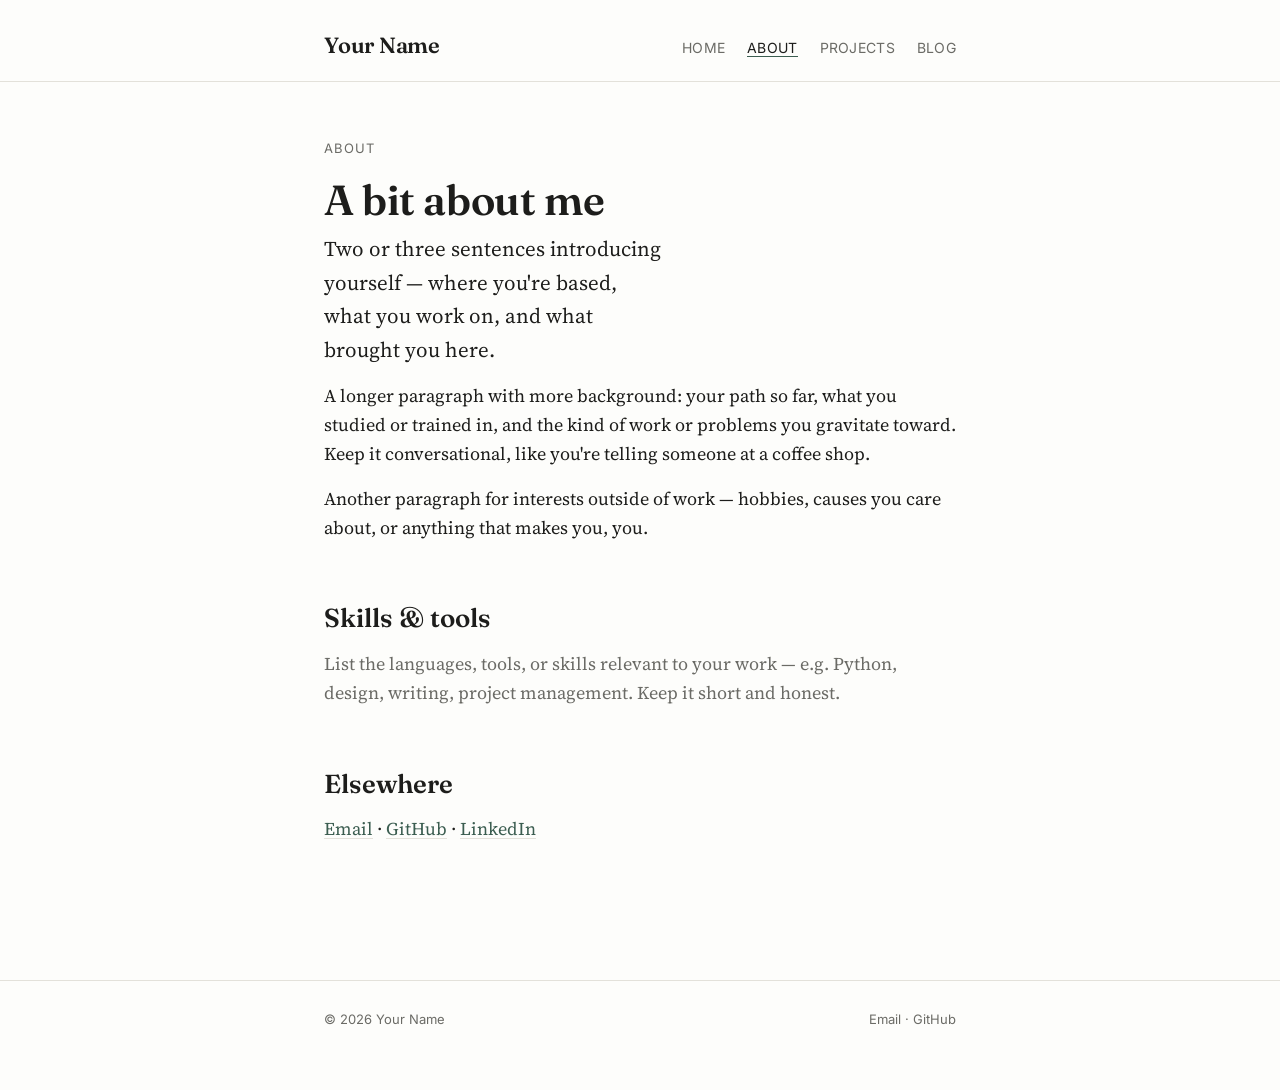
==== about.html @ c827dbfc "Add files via upload" ====
<!DOCTYPE html>
<html lang="en">
<head>
<meta charset="UTF-8">
<meta name="viewport" content="width=device-width, initial-scale=1.0">
<title>About — Your Name</title>
<link rel="preconnect" href="https://fonts.googleapis.com">
<link href="https://fonts.googleapis.com/css2?family=Fraunces:wght@500;600&family=Source+Serif+4:opsz,wght@8..60,400;8..60,600&family=Inter:wght@400;500&display=swap" rel="stylesheet">
<link rel="stylesheet" href="style.css">
</head>
<body>

<header class="site">
  <div class="wrap">
    <a class="site-name" href="index.html">Your Name</a>
    <nav class="site">
      <ul>
        <li><a href="index.html">Home</a></li>
        <li><a href="about.html" class="active">About</a></li>
        <li><a href="projects.html">Projects</a></li>
        <li><a href="blog.html">Blog</a></li>
      </ul>
    </nav>
  </div>
</header>

<main>
  <div class="wrap">
    <p class="kicker">About</p>
    <h1>A bit about me</h1>

    <section>
      <p class="lede">Two or three sentences introducing yourself — where you're based, what you work on, and what brought you here.</p>
      <p>A longer paragraph with more background: your path so far, what you studied or trained in, and the kind of work or problems you gravitate toward. Keep it conversational, like you're telling someone at a coffee shop.</p>
      <p>Another paragraph for interests outside of work — hobbies, causes you care about, or anything that makes you, you.</p>
    </section>

    <section>
      <h2>Skills &amp; tools</h2>
      <p class="muted">List the languages, tools, or skills relevant to your work — e.g. Python, design, writing, project management. Keep it short and honest.</p>
    </section>

    <section>
      <h2>Elsewhere</h2>
      <p>
        <a href="mailto:you@example.com">Email</a> ·
        <a href="https://github.com/yourusername">GitHub</a> ·
        <a href="https://linkedin.com/in/yourusername">LinkedIn</a>
      </p>
    </section>
  </div>
</main>

<footer class="site">
  <div class="wrap">
    <span>© 2026 Your Name</span>
    <span>
      <a href="mailto:you@example.com">Email</a> ·
      <a href="https://github.com/yourusername">GitHub</a>
    </span>
  </div>
</footer>

</body>
</html>
---- style.css ----
:root {
  --bg: #fdfdfb;
  --ink: #1d1d1b;
  --muted: #6b6b66;
  --line: #e3e1da;
  --accent: #3b5d50;
  --max: 680px;
}

* { box-sizing: border-box; }

html { -webkit-text-size-adjust: 100%; }

body {
  margin: 0;
  background: var(--bg);
  color: var(--ink);
  font-family: 'Source Serif 4', Georgia, 'Times New Roman', serif;
  font-size: 18px;
  line-height: 1.6;
  -webkit-font-smoothing: antialiased;
}

a { color: var(--accent); text-decoration: underline; text-decoration-color: var(--line); text-underline-offset: 3px; }
a:hover { text-decoration-color: var(--accent); }
a:focus-visible, button:focus-visible { outline: 2px solid var(--accent); outline-offset: 3px; }

.wrap {
  max-width: var(--max);
  margin: 0 auto;
  padding: 0 24px;
}

header.site {
  border-bottom: 1px solid var(--line);
  padding: 28px 0 18px;
}

header.site .wrap {
  display: flex;
  align-items: baseline;
  justify-content: space-between;
  flex-wrap: wrap;
  gap: 12px;
}

.site-name {
  font-family: 'Fraunces', 'Source Serif 4', Georgia, serif;
  font-weight: 600;
  font-size: 22px;
  letter-spacing: -0.01em;
  text-decoration: none;
  color: var(--ink);
}

nav.site ul {
  list-style: none;
  display: flex;
  gap: 22px;
  margin: 0;
  padding: 0;
  font-family: 'Inter', system-ui, sans-serif;
  font-size: 14px;
  letter-spacing: 0.02em;
  text-transform: uppercase;
}

nav.site a {
  color: var(--muted);
  text-decoration: none;
}

nav.site a.active,
nav.site a:hover {
  color: var(--ink);
  border-bottom: 1px solid var(--accent);
}

main { padding: 56px 0 80px; }

h1 {
  font-family: 'Fraunces', 'Source Serif 4', Georgia, serif;
  font-weight: 600;
  font-size: 42px;
  line-height: 1.12;
  letter-spacing: -0.01em;
  margin: 0 0 8px;
}

h2 {
  font-family: 'Fraunces', 'Source Serif 4', Georgia, serif;
  font-weight: 600;
  font-size: 26px;
  margin: 0 0 10px;
}

.kicker {
  font-family: 'Inter', system-ui, sans-serif;
  font-size: 13px;
  letter-spacing: 0.08em;
  text-transform: uppercase;
  color: var(--muted);
  margin: 0 0 18px;
}

p.lede {
  font-size: 21px;
  color: var(--ink);
  max-width: 34ch;
}

p { margin: 0 0 16px; }

.muted { color: var(--muted); }

section { margin-bottom: 56px; }

.card-list {
  display: flex;
  flex-direction: column;
  gap: 28px;
}

.card {
  border-top: 1px solid var(--line);
  padding-top: 20px;
}

.card h3 {
  font-family: 'Fraunces', 'Source Serif 4', Georgia, serif;
  font-size: 21px;
  margin: 0 0 4px;
}

.card .meta {
  font-family: 'Inter', system-ui, sans-serif;
  font-size: 13px;
  color: var(--muted);
  margin-bottom: 10px;
}

.card .tags {
  font-family: 'Inter', system-ui, sans-serif;
  font-size: 12px;
  letter-spacing: 0.04em;
  text-transform: uppercase;
  color: var(--accent);
  margin-top: 10px;
}

footer.site {
  border-top: 1px solid var(--line);
  padding: 28px 0 60px;
  font-family: 'Inter', system-ui, sans-serif;
  font-size: 13px;
  color: var(--muted);
}

footer.site .wrap {
  display: flex;
  justify-content: space-between;
  flex-wrap: wrap;
  gap: 10px;
}

footer.site a { color: var(--muted); text-decoration: none; }
footer.site a:hover { color: var(--accent); }

@media (max-width: 480px) {
  h1 { font-size: 32px; }
  body { font-size: 17px; }
  nav.site ul { gap: 14px; }
}

@media (prefers-reduced-motion: reduce) {
  * { transition: none !important; animation: none !important; }
}
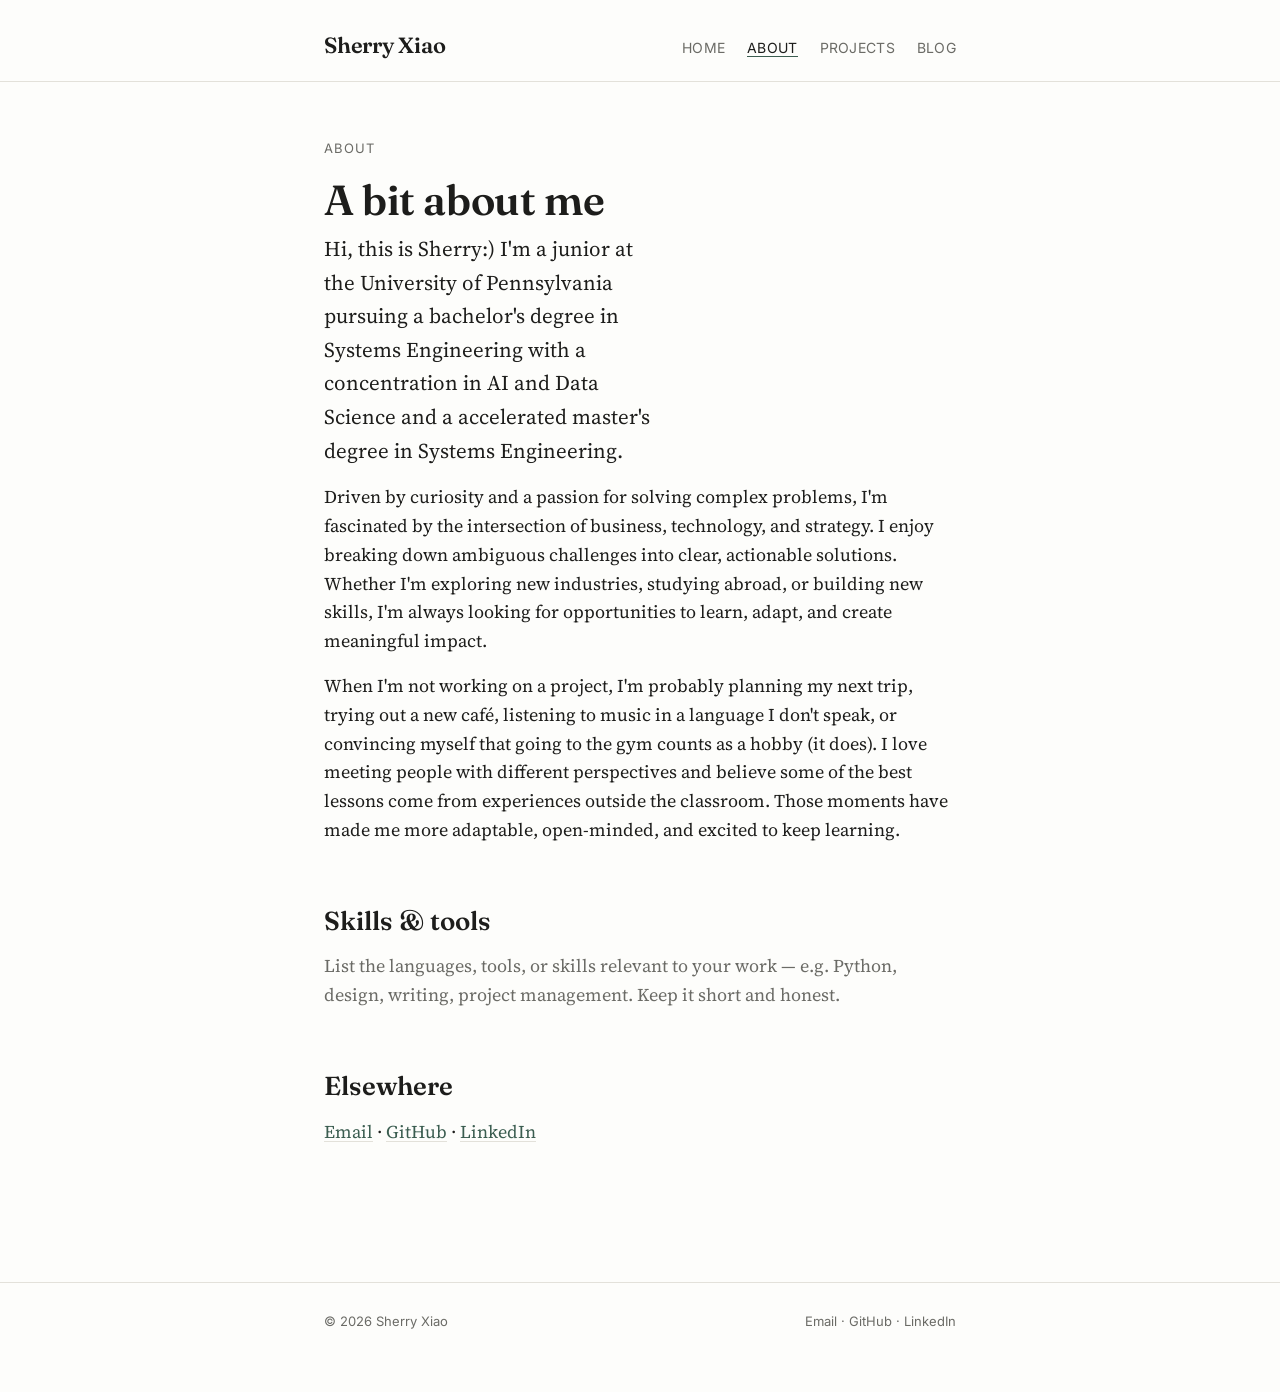
==== commit ee9ebf33: "Update about.html" ====
--- a/about.html
+++ b/about.html
@@ -3,7 +3,7 @@
 <head>
 <meta charset="UTF-8">
 <meta name="viewport" content="width=device-width, initial-scale=1.0">
-<title>About — Your Name</title>
+<title>About — Sherry Xiao</title>
 <link rel="preconnect" href="https://fonts.googleapis.com">
 <link href="https://fonts.googleapis.com/css2?family=Fraunces:wght@500;600&family=Source+Serif+4:opsz,wght@8..60,400;8..60,600&family=Inter:wght@400;500&display=swap" rel="stylesheet">
 <link rel="stylesheet" href="style.css">
@@ -12,7 +12,7 @@
 
 <header class="site">
   <div class="wrap">
-    <a class="site-name" href="index.html">Your Name</a>
+    <a class="site-name" href="index.html">Sherry Xiao</a>
     <nav class="site">
       <ul>
         <li><a href="index.html">Home</a></li>
@@ -30,9 +30,11 @@
     <h1>A bit about me</h1>
 
     <section>
-      <p class="lede">Two or three sentences introducing yourself — where you're based, what you work on, and what brought you here.</p>
-      <p>A longer paragraph with more background: your path so far, what you studied or trained in, and the kind of work or problems you gravitate toward. Keep it conversational, like you're telling someone at a coffee shop.</p>
-      <p>Another paragraph for interests outside of work — hobbies, causes you care about, or anything that makes you, you.</p>
+      <p class="lede">Hi, this is Sherry:) I'm a junior at the University of Pennsylvania pursuing a bachelor's degree in Systems Engineering with a concentration in AI and Data Science and a accelerated master's degree in Systems Engineering.</p>
+      <p>Driven by curiosity and a passion for solving complex problems, I'm fascinated by the intersection of business, technology, and strategy. I enjoy breaking down ambiguous challenges into clear, actionable solutions. Whether I'm exploring new industries, studying abroad, or building new skills, I'm always looking for opportunities to learn, adapt, and create meaningful impact.
+</p>
+      <p>When I'm not working on a project, I'm probably planning my next trip, trying out a new café, listening to music in a language I don't speak, or convincing myself that going to the gym counts as a hobby (it does). I love meeting people with different perspectives and believe some of the best lessons come from experiences outside the classroom. Those moments have made me more adaptable, open-minded, and excited to keep learning.
+</p>
     </section>
 
     <section>
@@ -43,9 +45,9 @@
     <section>
       <h2>Elsewhere</h2>
       <p>
-        <a href="mailto:you@example.com">Email</a> ·
-        <a href="https://github.com/yourusername">GitHub</a> ·
-        <a href="https://linkedin.com/in/yourusername">LinkedIn</a>
+        <a href="mailto:xy9426@engineering.upenn.edu">Email</a> ·
+        <a href="https://github.com/X-Sherry">GitHub</a> ·
+        <a href="https://linkedin.com/in/sherry-x">LinkedIn</a>
       </p>
     </section>
   </div>
@@ -53,10 +55,11 @@
 
 <footer class="site">
   <div class="wrap">
-    <span>© 2026 Your Name</span>
+    <span>© 2026 Sherry Xiao</span>
     <span>
-      <a href="mailto:you@example.com">Email</a> ·
-      <a href="https://github.com/yourusername">GitHub</a>
+      <a href="mailto:xy9426@engineering.upenn.edu">Email</a> ·
+        <a href="https://github.com/X-Sherry">GitHub</a> ·
+        <a href="https://linkedin.com/in/sherry-x">LinkedIn</a>
     </span>
   </div>
 </footer>
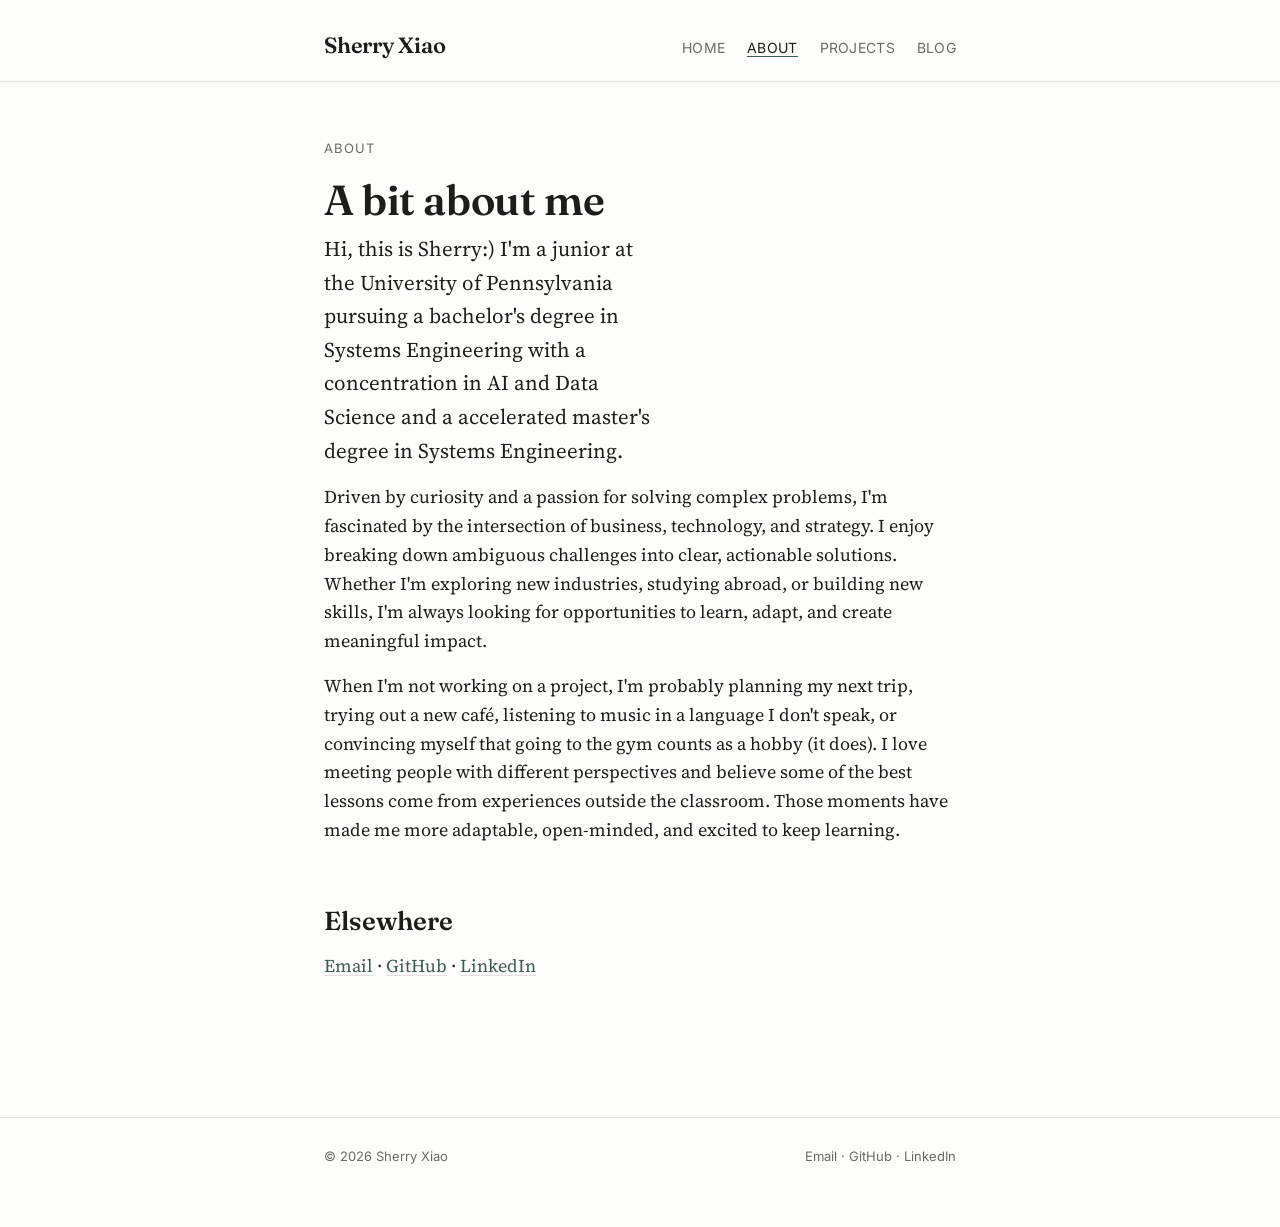
==== commit 756ef89c: "Update about.html" ====
--- a/about.html
+++ b/about.html
@@ -31,15 +31,8 @@
 
     <section>
       <p class="lede">Hi, this is Sherry:) I'm a junior at the University of Pennsylvania pursuing a bachelor's degree in Systems Engineering with a concentration in AI and Data Science and a accelerated master's degree in Systems Engineering.</p>
-      <p>Driven by curiosity and a passion for solving complex problems, I'm fascinated by the intersection of business, technology, and strategy. I enjoy breaking down ambiguous challenges into clear, actionable solutions. Whether I'm exploring new industries, studying abroad, or building new skills, I'm always looking for opportunities to learn, adapt, and create meaningful impact.
-</p>
-      <p>When I'm not working on a project, I'm probably planning my next trip, trying out a new café, listening to music in a language I don't speak, or convincing myself that going to the gym counts as a hobby (it does). I love meeting people with different perspectives and believe some of the best lessons come from experiences outside the classroom. Those moments have made me more adaptable, open-minded, and excited to keep learning.
-</p>
-    </section>
-
-    <section>
-      <h2>Skills &amp; tools</h2>
-      <p class="muted">List the languages, tools, or skills relevant to your work — e.g. Python, design, writing, project management. Keep it short and honest.</p>
+      <p>Driven by curiosity and a passion for solving complex problems, I'm fascinated by the intersection of business, technology, and strategy. I enjoy breaking down ambiguous challenges into clear, actionable solutions. Whether I'm exploring new industries, studying abroad, or building new skills, I'm always looking for opportunities to learn, adapt, and create meaningful impact.</p>
+      <p>When I'm not working on a project, I'm probably planning my next trip, trying out a new café, listening to music in a language I don't speak, or convincing myself that going to the gym counts as a hobby (it does). I love meeting people with different perspectives and believe some of the best lessons come from experiences outside the classroom. Those moments have made me more adaptable, open-minded, and excited to keep learning.</p>
     </section>
 
     <section>
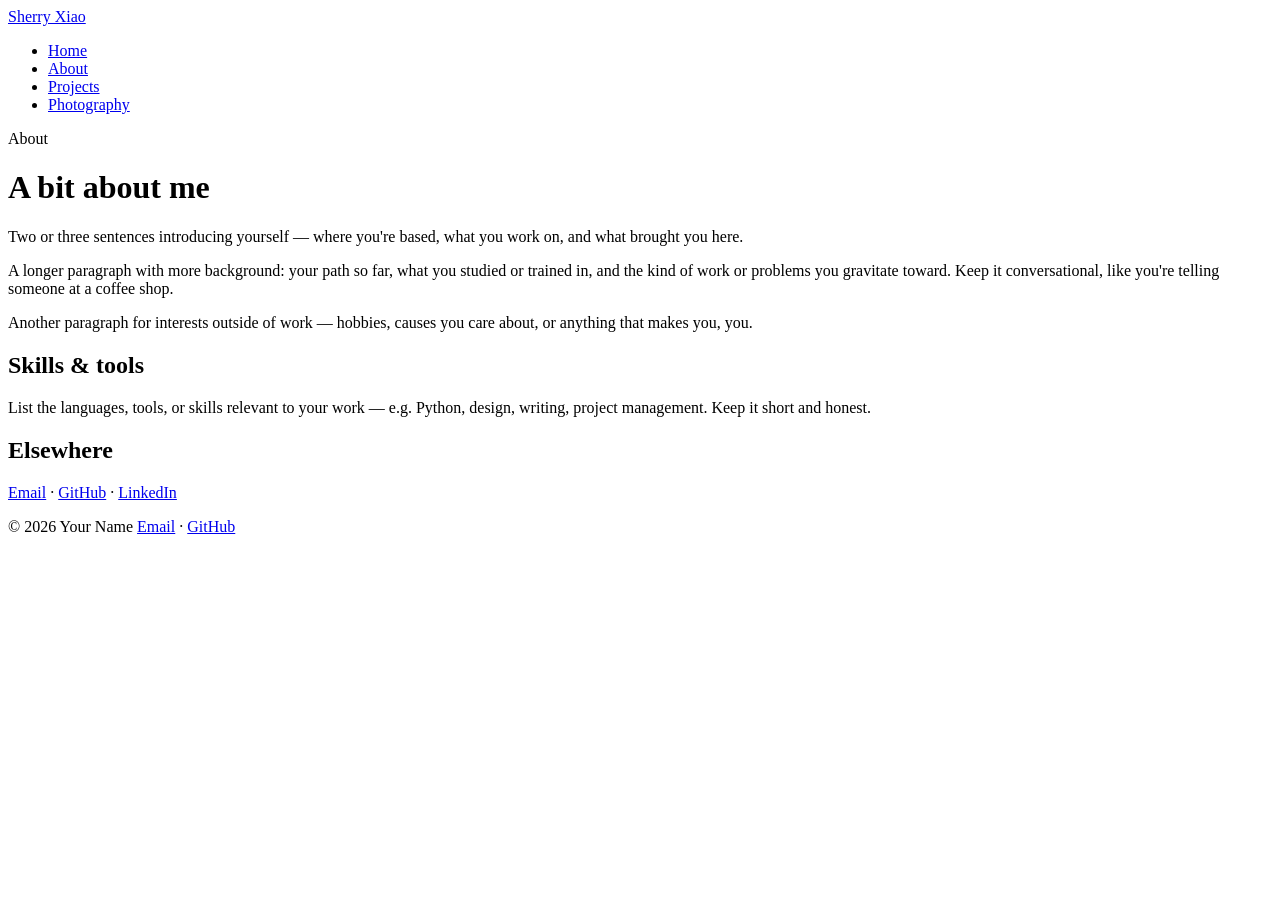
==== commit a0cc698d: "Rename about (1).html to about.html" ====
--- a/about.html
+++ b/about.html
@@ -18,7 +18,7 @@
         <li><a href="index.html">Home</a></li>
         <li><a href="about.html" class="active">About</a></li>
         <li><a href="projects.html">Projects</a></li>
-        <li><a href="blog.html">Blog</a></li>
+        <li><a href="gallery.html">Photography</a></li>
       </ul>
     </nav>
   </div>
@@ -30,17 +30,22 @@
     <h1>A bit about me</h1>
 
     <section>
-      <p class="lede">Hi, this is Sherry:) I'm a junior at the University of Pennsylvania pursuing a bachelor's degree in Systems Engineering with a concentration in AI and Data Science and a accelerated master's degree in Systems Engineering.</p>
-      <p>Driven by curiosity and a passion for solving complex problems, I'm fascinated by the intersection of business, technology, and strategy. I enjoy breaking down ambiguous challenges into clear, actionable solutions. Whether I'm exploring new industries, studying abroad, or building new skills, I'm always looking for opportunities to learn, adapt, and create meaningful impact.</p>
-      <p>When I'm not working on a project, I'm probably planning my next trip, trying out a new café, listening to music in a language I don't speak, or convincing myself that going to the gym counts as a hobby (it does). I love meeting people with different perspectives and believe some of the best lessons come from experiences outside the classroom. Those moments have made me more adaptable, open-minded, and excited to keep learning.</p>
+      <p class="lede">Two or three sentences introducing yourself — where you're based, what you work on, and what brought you here.</p>
+      <p>A longer paragraph with more background: your path so far, what you studied or trained in, and the kind of work or problems you gravitate toward. Keep it conversational, like you're telling someone at a coffee shop.</p>
+      <p>Another paragraph for interests outside of work — hobbies, causes you care about, or anything that makes you, you.</p>
+    </section>
+
+    <section>
+      <h2>Skills &amp; tools</h2>
+      <p class="muted">List the languages, tools, or skills relevant to your work — e.g. Python, design, writing, project management. Keep it short and honest.</p>
     </section>
 
     <section>
       <h2>Elsewhere</h2>
       <p>
-        <a href="mailto:xy9426@engineering.upenn.edu">Email</a> ·
-        <a href="https://github.com/X-Sherry">GitHub</a> ·
-        <a href="https://linkedin.com/in/sherry-x">LinkedIn</a>
+        <a href="mailto:you@example.com">Email</a> ·
+        <a href="https://github.com/yourusername">GitHub</a> ·
+        <a href="https://linkedin.com/in/yourusername">LinkedIn</a>
       </p>
     </section>
   </div>
@@ -48,11 +53,10 @@
 
 <footer class="site">
   <div class="wrap">
-    <span>© 2026 Sherry Xiao</span>
+    <span>© 2026 Your Name</span>
     <span>
-      <a href="mailto:xy9426@engineering.upenn.edu">Email</a> ·
-        <a href="https://github.com/X-Sherry">GitHub</a> ·
-        <a href="https://linkedin.com/in/sherry-x">LinkedIn</a>
+      <a href="mailto:you@example.com">Email</a> ·
+      <a href="https://github.com/yourusername">GitHub</a>
     </span>
   </div>
 </footer>
